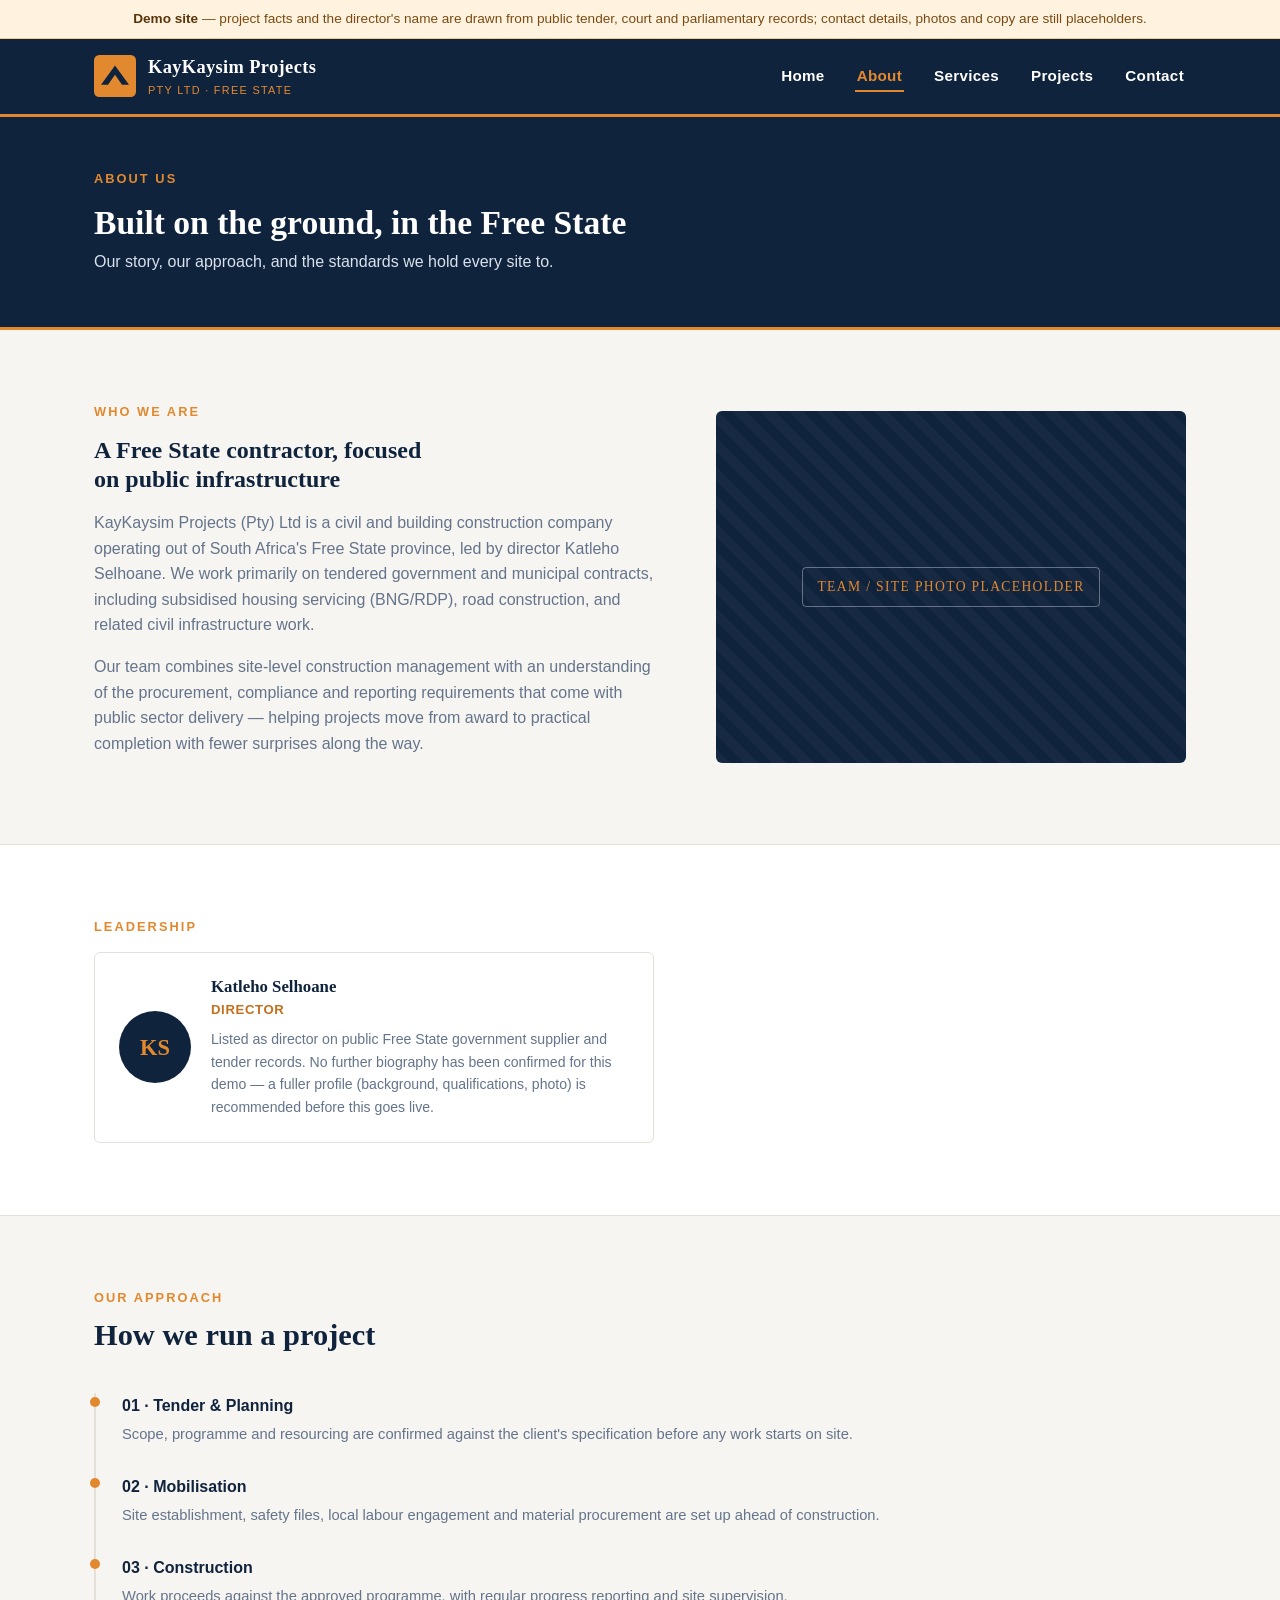
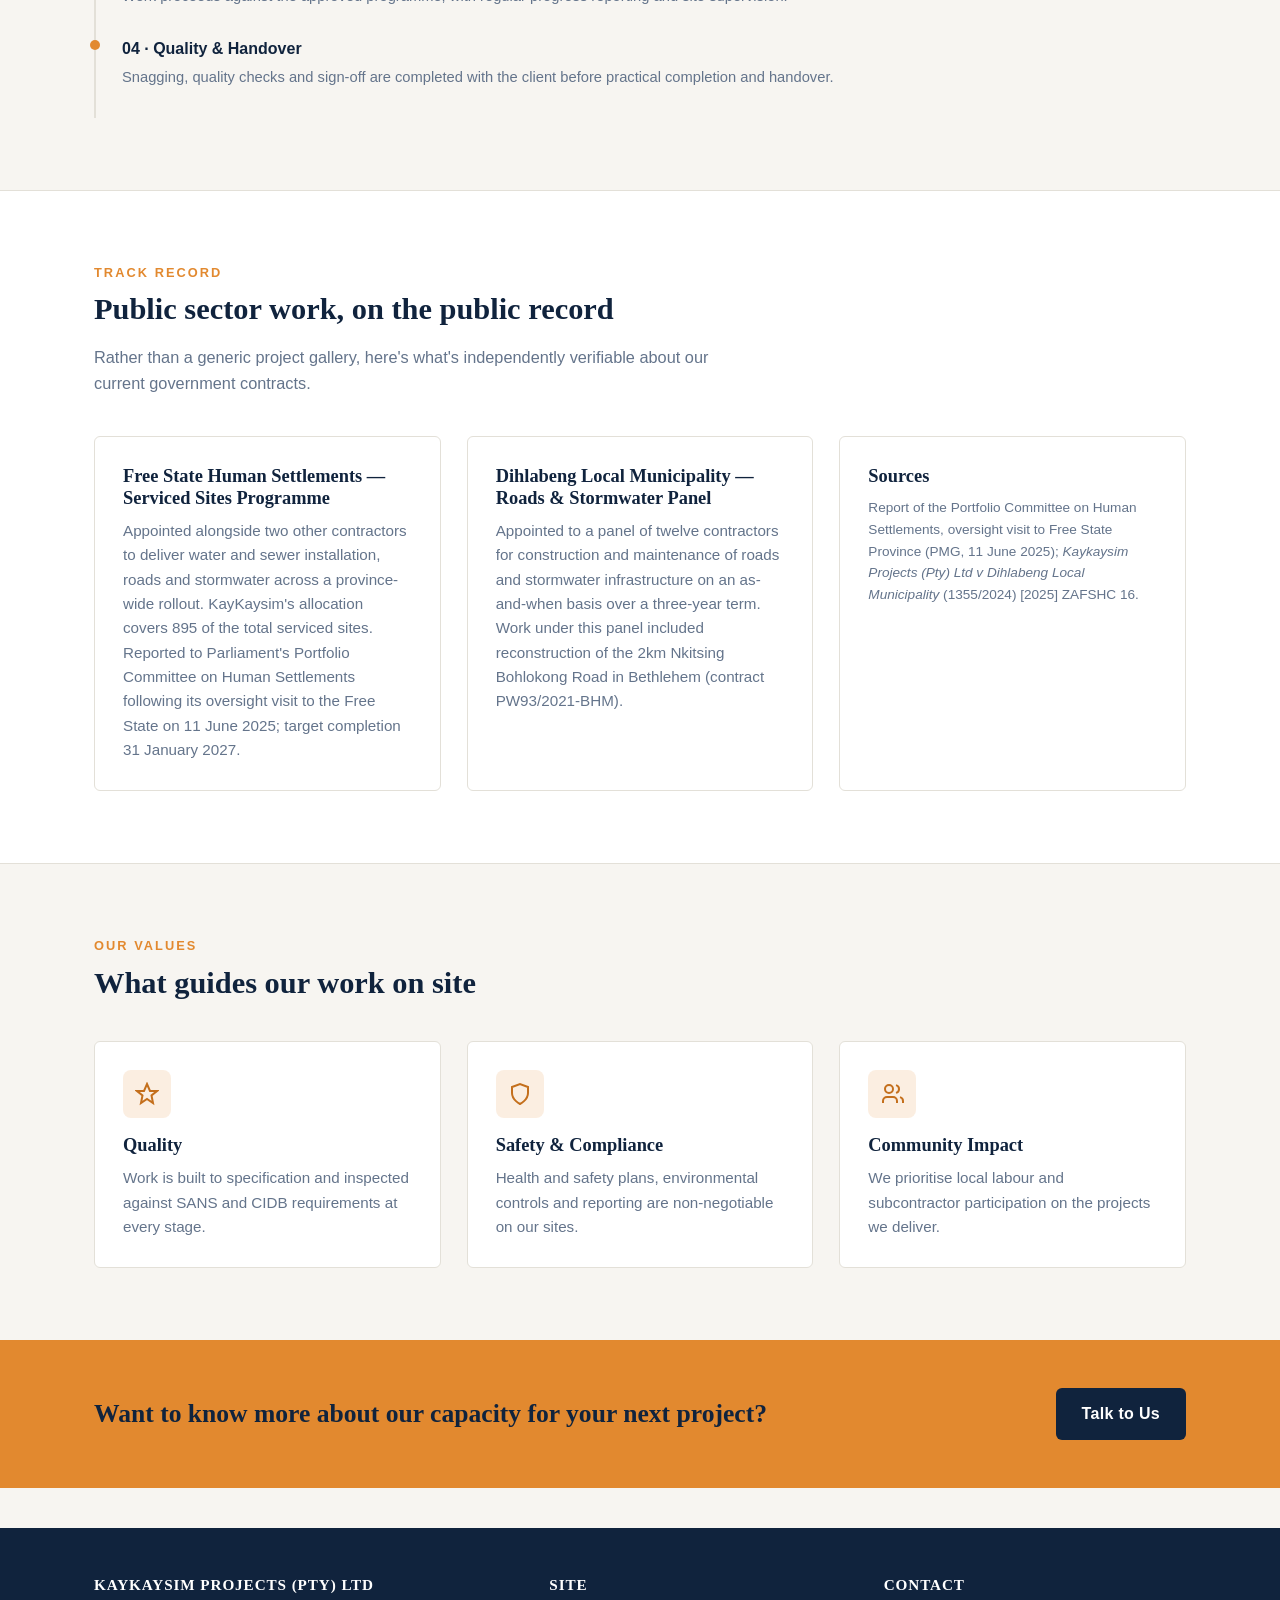
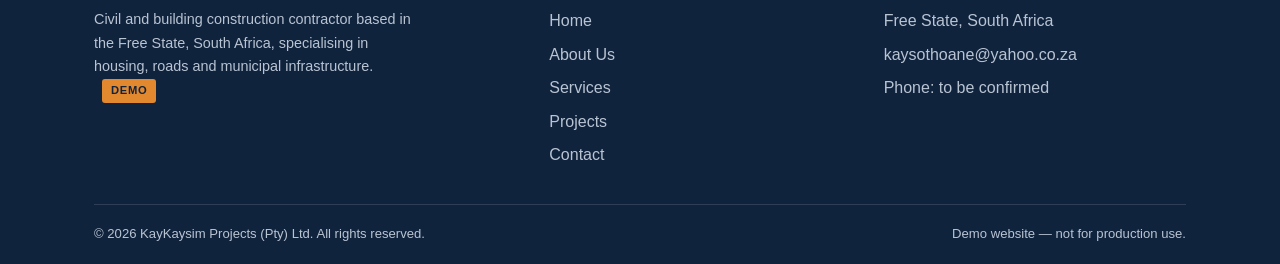
==== about.html @ f26dc11b "Publish KayKaysim Projects demo site with GitHub Pages deploy Static 5-page site mirrored from the p" ====
<!DOCTYPE html>
<html lang="en">
<head>
<meta charset="UTF-8">
<meta name="viewport" content="width=device-width, initial-scale=1.0">
<title>About Us | KayKaysim Projects (Pty) Ltd</title>
<meta name="description" content="Learn about KayKaysim Projects (Pty) Ltd, a Free State based civil and building construction contractor.">
<link rel="icon" type="image/svg+xml" href="data:image/svg+xml,<svg xmlns='http://www.w3.org/2000/svg' viewBox='0 0 48 48'><rect width='48' height='48' rx='8' fill='%23E2892F'/><path d='M8 34L24 12L40 34H32L24 22.5L16 34H8Z' fill='%2310233D'/></svg>">
<link rel="stylesheet" href="css/style.css">
</head>
<body>

<div class="demo-notice"><strong>Demo site</strong> — project facts and the director's name are drawn from public tender, court and parliamentary records; contact details, photos and copy are still placeholders.</div>

<header class="site-header">
  <div class="wrap">
    <a class="brand" href="index.html">
      <svg class="brand-mark" viewBox="0 0 48 48" fill="none" xmlns="http://www.w3.org/2000/svg">
        <rect width="48" height="48" rx="6" fill="#E2892F"/>
        <path d="M8 34L24 12L40 34H32L24 22.5L16 34H8Z" fill="#10233D"/>
      </svg>
      <span class="brand-text">
        <span class="name">KayKaysim Projects</span>
        <span class="tag">Pty Ltd &middot; Free State</span>
      </span>
    </a>
    <button class="nav-toggle" aria-label="Toggle navigation">&#9776;</button>
    <nav class="main-nav">
      <ul>
        <li><a href="index.html">Home</a></li>
        <li><a href="about.html" class="active">About</a></li>
        <li><a href="services.html">Services</a></li>
        <li><a href="projects.html">Projects</a></li>
        <li><a href="contact.html">Contact</a></li>
      </ul>
    </nav>
  </div>
</header>

<div class="page-header">
  <div class="wrap">
    <div class="eyebrow">About Us</div>
    <h1>Built on the ground, in the Free State</h1>
    <p>Our story, our approach, and the standards we hold every site to.</p>
  </div>
</div>

<section class="block">
  <div class="wrap grid-2">
    <div>
      <div class="eyebrow">Who We Are</div>
      <h2>A Free State contractor, focused on public infrastructure</h2>
      <p style="color:var(--steel);">KayKaysim Projects (Pty) Ltd is a civil and building construction company operating out of South Africa's Free State province, led by director Katleho Selhoane. We work primarily on tendered government and municipal contracts, including subsidised housing servicing (BNG/RDP), road construction, and related civil infrastructure work.</p>
      <p style="color:var(--steel);">Our team combines site-level construction management with an understanding of the procurement, compliance and reporting requirements that come with public sector delivery — helping projects move from award to practical completion with fewer surprises along the way.</p>
    </div>
    <div class="photo-block">
      <div class="pattern"></div>
      <span>Team / Site Photo Placeholder</span>
    </div>
  </div>
</section>

<section class="block alt">
  <div class="wrap">
    <div class="eyebrow">Leadership</div>
    <div class="leader-card" style="max-width:560px;">
      <div class="leader-avatar">KS</div>
      <div>
        <h3>Katleho Selhoane</h3>
        <span class="role">Director</span>
        <p>Listed as director on public Free State government supplier and tender records. No further biography has been confirmed for this demo &mdash; a fuller profile (background, qualifications, photo) is recommended before this goes live.</p>
      </div>
    </div>
  </div>
</section>

<section class="block">
  <div class="wrap">
    <div class="section-head">
      <div class="eyebrow">Our Approach</div>
      <h2>How we run a project</h2>
    </div>
    <ol class="timeline">
      <li><span class="yr">01 &middot; Tender &amp; Planning</span><p>Scope, programme and resourcing are confirmed against the client's specification before any work starts on site.</p></li>
      <li><span class="yr">02 &middot; Mobilisation</span><p>Site establishment, safety files, local labour engagement and material procurement are set up ahead of construction.</p></li>
      <li><span class="yr">03 &middot; Construction</span><p>Work proceeds against the approved programme, with regular progress reporting and site supervision.</p></li>
      <li><span class="yr">04 &middot; Quality &amp; Handover</span><p>Snagging, quality checks and sign-off are completed with the client before practical completion and handover.</p></li>
    </ol>
  </div>
</section>

<section class="block alt">
  <div class="wrap">
    <div class="section-head">
      <div class="eyebrow">Track Record</div>
      <h2>Public sector work, on the public record</h2>
      <p>Rather than a generic project gallery, here's what's independently verifiable about our current government contracts.</p>
    </div>
    <div class="grid-3">
      <div class="card">
        <h3>Free State Human Settlements &mdash; Serviced Sites Programme</h3>
        <p>Appointed alongside two other contractors to deliver water and sewer installation, roads and stormwater across a province-wide rollout. KayKaysim's allocation covers 895 of the total serviced sites. Reported to Parliament's Portfolio Committee on Human Settlements following its oversight visit to the Free State on 11 June 2025; target completion 31 January 2027.</p>
      </div>
      <div class="card">
        <h3>Dihlabeng Local Municipality &mdash; Roads &amp; Stormwater Panel</h3>
        <p>Appointed to a panel of twelve contractors for construction and maintenance of roads and stormwater infrastructure on an as-and-when basis over a three-year term. Work under this panel included reconstruction of the 2km Nkitsing Bohlokong Road in Bethlehem (contract PW93/2021-BHM).</p>
      </div>
      <div class="card">
        <h3>Sources</h3>
        <p style="font-size:0.85rem;">Report of the Portfolio Committee on Human Settlements, oversight visit to Free State Province (PMG, 11 June 2025); <em>Kaykaysim Projects (Pty) Ltd v Dihlabeng Local Municipality</em> (1355/2024) [2025] ZAFSHC 16.</p>
      </div>
    </div>
  </div>
</section>

<section class="block">
  <div class="wrap">
    <div class="section-head">
      <div class="eyebrow">Our Values</div>
      <h2>What guides our work on site</h2>
    </div>
    <div class="grid-3">
      <div class="card">
        <div class="icon-box">
          <svg viewBox="0 0 24 24" fill="none" stroke="currentColor" stroke-width="2"><path d="M12 2l3 7h7l-5.5 4.5L18 21l-6-4-6 4 1.5-7.5L2 9h7z"/></svg>
        </div>
        <h3>Quality</h3>
        <p>Work is built to specification and inspected against SANS and CIDB requirements at every stage.</p>
      </div>
      <div class="card">
        <div class="icon-box">
          <svg viewBox="0 0 24 24" fill="none" stroke="currentColor" stroke-width="2"><path d="M12 22s8-4 8-11V5l-8-3-8 3v6c0 7 8 11 8 11z"/></svg>
        </div>
        <h3>Safety &amp; Compliance</h3>
        <p>Health and safety plans, environmental controls and reporting are non-negotiable on our sites.</p>
      </div>
      <div class="card">
        <div class="icon-box">
          <svg viewBox="0 0 24 24" fill="none" stroke="currentColor" stroke-width="2"><path d="M17 21v-2a4 4 0 00-4-4H7a4 4 0 00-4 4v2M13 7a4 4 0 11-8 0 4 4 0 018 0zM23 21v-2a4 4 0 00-3-3.87M16 3.13a4 4 0 010 7.75"/></svg>
        </div>
        <h3>Community Impact</h3>
        <p>We prioritise local labour and subcontractor participation on the projects we deliver.</p>
      </div>
    </div>
  </div>
</section>

<section class="cta-band">
  <div class="wrap">
    <h2>Want to know more about our capacity for your next project?</h2>
    <a class="btn" href="contact.html">Talk to Us</a>
  </div>
</section>

<footer class="site-footer">
  <div class="wrap">
    <div class="footer-grid">
      <div>
        <h4>KayKaysim Projects (Pty) Ltd</h4>
        <p style="max-width:320px; font-size:0.9rem;">Civil and building construction contractor based in the Free State, South Africa, specialising in housing, roads and municipal infrastructure. <span class="demo-badge">Demo</span></p>
      </div>
      <div>
        <h4>Site</h4>
        <ul>
          <li><a href="index.html">Home</a></li>
          <li><a href="about.html">About Us</a></li>
          <li><a href="services.html">Services</a></li>
          <li><a href="projects.html">Projects</a></li>
          <li><a href="contact.html">Contact</a></li>
        </ul>
      </div>
      <div>
        <h4>Contact</h4>
        <ul>
          <li>Free State, South Africa</li>
          <li>kaysothoane@yahoo.co.za</li>
          <li>Phone: to be confirmed</li>
        </ul>
      </div>
    </div>
    <div class="footer-bottom">
      <span>&copy; 2026 KayKaysim Projects (Pty) Ltd. All rights reserved.</span>
      <span>Demo website — not for production use.</span>
    </div>
  </div>
</footer>

<script src="js/script.js"></script>
</body>
</html>
---- css/style.css ----
/* KayKaysim Projects (Pty) Ltd — demo site styles */

:root {
  --navy: #10233d;
  --navy-light: #16324f;
  --amber: #e2892f;
  --amber-dark: #c46f1c;
  --steel: #64748b;
  --ink: #1a2230;
  --paper: #f7f5f1;
  --white: #ffffff;
  --border: #e3e0d8;
  --max: 1140px;
  --radius: 6px;
  font-size: 16px;
}

* { box-sizing: border-box; }

html, body {
  margin: 0;
  padding: 0;
}

body {
  font-family: "Segoe UI", Roboto, Helvetica, Arial, sans-serif;
  color: var(--ink);
  background: var(--paper);
  line-height: 1.6;
}

h1, h2, h3, h4 {
  font-family: Georgia, "Times New Roman", serif;
  color: var(--navy);
  line-height: 1.2;
  margin: 0 0 0.5em;
}
h1, h2 { text-wrap: balance; }

a:focus-visible,
button:focus-visible,
input:focus-visible,
textarea:focus-visible {
  outline: 2px solid var(--amber);
  outline-offset: 2px;
}

a {
  color: var(--amber-dark);
  text-decoration: none;
}
a:hover { text-decoration: underline; }

img { max-width: 100%; display: block; }

.wrap {
  max-width: var(--max);
  margin: 0 auto;
  padding: 0 24px;
}

/* Header */
.site-header {
  background: var(--navy);
  color: var(--white);
  position: sticky;
  top: 0;
  z-index: 50;
  border-bottom: 3px solid var(--amber);
}

.site-header .wrap {
  display: flex;
  align-items: center;
  justify-content: space-between;
  padding-top: 14px;
  padding-bottom: 14px;
}

.brand {
  display: flex;
  align-items: center;
  gap: 12px;
  color: var(--white);
}

.brand:hover { text-decoration: none; }

.brand-mark {
  width: 42px;
  height: 42px;
  flex-shrink: 0;
}

.brand-text .name {
  font-family: Georgia, serif;
  font-weight: 700;
  font-size: 1.15rem;
  letter-spacing: 0.02em;
  display: block;
}

.brand-text .tag {
  font-size: 0.68rem;
  letter-spacing: 0.12em;
  text-transform: uppercase;
  color: var(--amber);
  display: block;
}

nav.main-nav ul {
  list-style: none;
  display: flex;
  gap: 28px;
  margin: 0;
  padding: 0;
}

nav.main-nav a {
  color: var(--white);
  font-size: 0.95rem;
  font-weight: 600;
  letter-spacing: 0.02em;
  padding: 6px 2px;
  border-bottom: 2px solid transparent;
}

nav.main-nav a:hover,
nav.main-nav a.active {
  color: var(--amber);
  text-decoration: none;
  border-bottom-color: var(--amber);
}

.nav-toggle {
  display: none;
  background: none;
  border: 1px solid rgba(255,255,255,0.4);
  border-radius: var(--radius);
  color: var(--white);
  padding: 8px 10px;
  font-size: 1rem;
}

/* Hero */
.hero {
  background: linear-gradient(135deg, var(--navy) 0%, var(--navy-light) 60%, #1c3a5e 100%);
  color: var(--white);
  padding: 84px 0 96px;
  position: relative;
  overflow: hidden;
}

.hero::after {
  content: "";
  position: absolute;
  right: -60px;
  bottom: -80px;
  width: 340px;
  height: 340px;
  background: var(--amber);
  opacity: 0.12;
  border-radius: 50%;
}

.hero .wrap { position: relative; z-index: 1; }

.eyebrow {
  color: var(--amber);
  text-transform: uppercase;
  letter-spacing: 0.16em;
  font-size: 0.8rem;
  font-weight: 700;
  margin-bottom: 14px;
}

.hero h1 {
  color: var(--white);
  font-size: 2.6rem;
  max-width: 720px;
  margin-bottom: 18px;
}

.hero p.lede {
  max-width: 620px;
  font-size: 1.1rem;
  color: #d9e1ec;
  margin-bottom: 30px;
}

.btn {
  display: inline-block;
  background: var(--amber);
  color: var(--navy);
  font-weight: 700;
  padding: 13px 26px;
  border-radius: var(--radius);
  letter-spacing: 0.02em;
}
.btn:hover { background: var(--amber-dark); color: var(--white); text-decoration: none; }

.btn-outline {
  display: inline-block;
  border: 2px solid rgba(255,255,255,0.6);
  color: var(--white);
  font-weight: 700;
  padding: 11px 24px;
  border-radius: var(--radius);
  margin-left: 14px;
}
.btn-outline:hover { border-color: var(--amber); color: var(--amber); text-decoration: none; }

.hero-actions { display: flex; align-items: center; flex-wrap: wrap; gap: 8px; }

/* Stats strip */
.stats {
  background: var(--white);
  border-bottom: 1px solid var(--border);
}
.stats .wrap {
  display: grid;
  grid-template-columns: repeat(4, 1fr);
  gap: 20px;
  padding-top: 34px;
  padding-bottom: 34px;
  text-align: center;
}
.stat .num {
  font-family: Georgia, serif;
  font-size: 2rem;
  font-weight: 700;
  color: var(--amber-dark);
}
.stat .label {
  font-size: 0.85rem;
  color: var(--steel);
  text-transform: uppercase;
  letter-spacing: 0.06em;
}

/* Sections */
section.block {
  padding: 72px 0;
}
section.block.alt {
  background: var(--white);
  border-top: 1px solid var(--border);
  border-bottom: 1px solid var(--border);
}

.section-head {
  max-width: 640px;
  margin-bottom: 40px;
}
.section-head .eyebrow { margin-bottom: 8px; }
.section-head h2 { font-size: 1.9rem; }
.section-head p { color: var(--steel); font-size: 1.02rem; }

.grid-3 {
  display: grid;
  grid-template-columns: repeat(3, 1fr);
  gap: 26px;
}
.grid-2 {
  display: grid;
  grid-template-columns: 1.1fr 0.9fr;
  gap: 48px;
  align-items: center;
}
.grid-pair {
  display: grid;
  grid-template-columns: 1fr 1fr;
  gap: 26px;
}

.card {
  background: var(--white);
  border: 1px solid var(--border);
  border-radius: var(--radius);
  padding: 28px;
  transition: box-shadow 0.15s ease, transform 0.15s ease;
}
.card:hover {
  box-shadow: 0 10px 24px rgba(16,35,61,0.08);
  transform: translateY(-2px);
}

.icon-box {
  width: 48px;
  height: 48px;
  border-radius: 8px;
  background: rgba(226,137,47,0.14);
  color: var(--amber-dark);
  display: flex;
  align-items: center;
  justify-content: center;
  margin-bottom: 16px;
}
.icon-box svg { width: 24px; height: 24px; }

.card h3 { font-size: 1.15rem; margin-bottom: 10px; }
.card p { color: var(--steel); font-size: 0.95rem; margin: 0; }

.pillars {
  list-style: none;
  margin: 0;
  padding: 0;
}
.pillars li {
  display: flex;
  gap: 12px;
  margin-bottom: 16px;
  align-items: flex-start;
}
.pillars .tick {
  width: 22px;
  height: 22px;
  flex-shrink: 0;
  border-radius: 50%;
  background: var(--amber);
  color: var(--navy);
  font-weight: 700;
  font-size: 0.8rem;
  display: flex;
  align-items: center;
  justify-content: center;
  margin-top: 2px;
}

.photo-block {
  background: var(--navy);
  border-radius: var(--radius);
  aspect-ratio: 4/3;
  display: flex;
  align-items: center;
  justify-content: center;
  color: var(--amber);
  position: relative;
  overflow: hidden;
}
.photo-block .pattern {
  position: absolute;
  inset: 0;
  opacity: 0.5;
  background-image: repeating-linear-gradient(45deg, rgba(255,255,255,0.06) 0 10px, transparent 10px 20px);
}
.photo-block span {
  position: relative;
  z-index: 1;
  font-family: Georgia, serif;
  font-size: 0.85rem;
  letter-spacing: 0.1em;
  text-transform: uppercase;
  border: 1px solid rgba(255,255,255,0.35);
  padding: 8px 14px;
  border-radius: 4px;
}

/* Projects */
.project-card {
  border: 1px solid var(--border);
  border-radius: var(--radius);
  overflow: hidden;
  background: var(--white);
}
.project-thumb {
  aspect-ratio: 16/10;
  background: linear-gradient(135deg, var(--navy) 0%, #274a72 100%);
  display: flex;
  align-items: center;
  justify-content: center;
  color: rgba(255,255,255,0.55);
  font-size: 0.75rem;
  letter-spacing: 0.1em;
  text-transform: uppercase;
}
.project-body { padding: 20px; }
.project-tag {
  display: inline-block;
  font-size: 0.72rem;
  text-transform: uppercase;
  letter-spacing: 0.08em;
  color: var(--amber-dark);
  background: rgba(226,137,47,0.12);
  padding: 4px 10px;
  border-radius: 3px;
  margin-bottom: 10px;
  font-weight: 700;
}
.project-body h3 { font-size: 1.05rem; margin-bottom: 6px; }
.project-body p { color: var(--steel); font-size: 0.9rem; margin: 0 0 10px; }
.project-meta {
  display: flex;
  justify-content: space-between;
  font-size: 0.82rem;
  color: var(--steel);
  border-top: 1px dashed var(--border);
  padding-top: 10px;
}

/* Timeline (about) */
.timeline {
  list-style: none;
  margin: 0;
  padding: 0;
  border-left: 2px solid var(--border);
}
.timeline li {
  position: relative;
  padding: 0 0 28px 26px;
}
.timeline li::before {
  content: "";
  position: absolute;
  left: -6px;
  top: 4px;
  width: 10px;
  height: 10px;
  border-radius: 50%;
  background: var(--amber);
}
.timeline .yr {
  font-weight: 700;
  color: var(--navy);
  display: block;
  margin-bottom: 4px;
}
.timeline p { color: var(--steel); margin: 0; font-size: 0.92rem; }

/* CTA band */
.cta-band {
  background: var(--amber);
  color: var(--navy);
  padding: 48px 0;
}
.cta-band .wrap {
  display: flex;
  align-items: center;
  justify-content: space-between;
  gap: 24px;
  flex-wrap: wrap;
}
.cta-band h2 { color: var(--navy); font-size: 1.6rem; margin: 0; }
.cta-band .btn {
  background: var(--navy);
  color: var(--white);
}
.cta-band .btn:hover { background: #0b1a2e; }

/* Contact */
.contact-grid {
  display: grid;
  grid-template-columns: 1fr 1fr;
  gap: 48px;
}
.contact-list {
  list-style: none;
  margin: 0 0 28px;
  padding: 0;
}
.contact-list li {
  display: flex;
  gap: 14px;
  padding: 16px 0;
  border-bottom: 1px solid var(--border);
}
.contact-list .icon-box { margin: 0; flex-shrink: 0; width: 40px; height: 40px; }
.contact-list strong { display: block; color: var(--navy); font-size: 0.85rem; text-transform: uppercase; letter-spacing: 0.04em; }
.contact-list span, .contact-list a { color: var(--steel); font-size: 0.95rem; }

form.demo-form { display: flex; flex-direction: column; gap: 14px; }
form.demo-form label {
  font-size: 0.82rem;
  font-weight: 700;
  color: var(--navy);
  text-transform: uppercase;
  letter-spacing: 0.04em;
  margin-bottom: 4px;
  display: block;
}
form.demo-form input,
form.demo-form textarea {
  width: 100%;
  padding: 11px 12px;
  border: 1px solid var(--border);
  border-radius: var(--radius);
  font-family: inherit;
  font-size: 0.95rem;
  background: var(--white);
}
form.demo-form input:focus,
form.demo-form textarea:focus {
  outline: 2px solid var(--amber);
  outline-offset: 1px;
}
.form-note {
  font-size: 0.82rem;
  color: var(--steel);
  background: rgba(226,137,47,0.1);
  border: 1px solid rgba(226,137,47,0.35);
  border-radius: var(--radius);
  padding: 10px 14px;
  margin-bottom: 18px;
}

.map-frame {
  border-radius: var(--radius);
  border: 1px solid var(--border);
  aspect-ratio: 16/10;
  background: repeating-linear-gradient(0deg, #e9e5da 0 1px, transparent 1px 24px),
              repeating-linear-gradient(90deg, #e9e5da 0 1px, transparent 1px 24px),
              var(--paper);
  display: flex;
  align-items: center;
  justify-content: center;
  color: var(--steel);
  font-size: 0.85rem;
  text-align: center;
  padding: 20px;
}

/* Footer */
footer.site-footer {
  background: var(--navy);
  color: #b9c4d3;
  padding: 48px 0 20px;
  margin-top: 40px;
}
.footer-grid {
  display: grid;
  grid-template-columns: 1.4fr 1fr 1fr;
  gap: 32px;
  padding-bottom: 28px;
  border-bottom: 1px solid rgba(255,255,255,0.12);
}
footer.site-footer h4 {
  color: var(--white);
  font-size: 0.95rem;
  text-transform: uppercase;
  letter-spacing: 0.06em;
  margin-bottom: 14px;
}
footer.site-footer ul { list-style: none; margin: 0; padding: 0; }
footer.site-footer li { margin-bottom: 8px; }
footer.site-footer a { color: #b9c4d3; }
footer.site-footer a:hover { color: var(--amber); }
.footer-bottom {
  padding-top: 18px;
  display: flex;
  justify-content: space-between;
  flex-wrap: wrap;
  gap: 10px;
  font-size: 0.82rem;
}
.demo-badge {
  display: inline-block;
  background: var(--amber);
  color: var(--navy);
  font-weight: 700;
  font-size: 0.7rem;
  letter-spacing: 0.06em;
  text-transform: uppercase;
  padding: 3px 9px;
  border-radius: 3px;
  margin-left: 8px;
}

/* Trust bar */
.trust-bar {
  background: var(--navy-light);
  border-top: 1px solid rgba(255,255,255,0.08);
}
.trust-bar .wrap {
  display: flex;
  align-items: center;
  flex-wrap: wrap;
  gap: 14px;
  padding: 20px 24px;
}
.trust-bar .trust-label {
  color: rgba(255,255,255,0.55);
  font-size: 0.72rem;
  text-transform: uppercase;
  letter-spacing: 0.1em;
  font-weight: 700;
  margin-right: 4px;
}
.badge-chip {
  display: inline-flex;
  align-items: center;
  gap: 7px;
  background: rgba(255,255,255,0.06);
  border: 1px solid rgba(255,255,255,0.16);
  color: #e7ecf3;
  font-size: 0.82rem;
  font-weight: 600;
  padding: 7px 14px 7px 10px;
  border-radius: 999px;
}
.badge-chip .dot {
  width: 7px;
  height: 7px;
  border-radius: 50%;
  background: var(--amber);
  flex-shrink: 0;
}

/* Divisions */
.division {
  border-top: 3px solid var(--amber);
  background: var(--white);
  border-radius: var(--radius);
  padding: 30px 30px 8px;
  margin-bottom: 32px;
  border-left: 1px solid var(--border);
  border-right: 1px solid var(--border);
  border-bottom: 1px solid var(--border);
}
.division-head {
  display: flex;
  align-items: baseline;
  justify-content: space-between;
  flex-wrap: wrap;
  gap: 10px;
  margin-bottom: 22px;
  padding-bottom: 18px;
  border-bottom: 1px solid var(--border);
}
.division-head h3 {
  font-size: 1.3rem;
  margin: 0;
}
.division-head .division-index {
  font-family: Georgia, serif;
  color: var(--amber-dark);
  font-weight: 700;
  font-size: 0.85rem;
  letter-spacing: 0.08em;
  text-transform: uppercase;
}
.division .grid-3 { margin-bottom: 22px; }
.division .card {
  border: none;
  padding: 0;
}
.division .card:hover { box-shadow: none; transform: none; }
.division .card h3 { font-size: 1.02rem; }
.division .card p { font-size: 0.9rem; }

/* Leadership */
.leader-card {
  display: flex;
  gap: 20px;
  align-items: center;
  background: var(--white);
  border: 1px solid var(--border);
  border-radius: var(--radius);
  padding: 24px;
}
.leader-avatar {
  width: 72px;
  height: 72px;
  border-radius: 50%;
  background: var(--navy);
  color: var(--amber);
  flex-shrink: 0;
  display: flex;
  align-items: center;
  justify-content: center;
  font-family: Georgia, serif;
  font-weight: 700;
  font-size: 1.4rem;
}
.leader-card h3 { font-size: 1.05rem; margin-bottom: 2px; }
.leader-card .role {
  color: var(--amber-dark);
  font-size: 0.82rem;
  font-weight: 700;
  text-transform: uppercase;
  letter-spacing: 0.05em;
  margin-bottom: 8px;
  display: block;
}
.leader-card p { color: var(--steel); font-size: 0.88rem; margin: 0; }

.mission-line {
  border-left: 3px solid var(--amber);
  padding-left: 18px;
  font-family: Georgia, serif;
  font-style: italic;
  font-size: 1.08rem;
  color: #d9e1ec;
  max-width: 620px;
  margin: 22px 0 0;
}

/* Page header (non-home pages) */
.page-header {
  background: var(--navy);
  color: var(--white);
  padding: 52px 0;
  border-bottom: 3px solid var(--amber);
}
.page-header .eyebrow { color: var(--amber); }
.page-header h1 { color: var(--white); font-size: 2.1rem; margin-bottom: 6px; }
.page-header p { color: #d9e1ec; margin: 0; max-width: 620px; }

/* Demo notice */
.demo-notice {
  background: #fff3e0;
  border-bottom: 1px solid #f0c98a;
  color: #7a4a12;
  font-size: 0.85rem;
  text-align: center;
  padding: 8px 16px;
}
.demo-notice strong { color: #5a350a; }

@media (max-width: 900px) {
  .grid-3 { grid-template-columns: 1fr; }
  .grid-2 { grid-template-columns: 1fr; }
  .grid-pair { grid-template-columns: 1fr; }
  .contact-grid { grid-template-columns: 1fr; }
  .footer-grid { grid-template-columns: 1fr; }
  .stats .wrap { grid-template-columns: repeat(2, 1fr); }
  .leader-card { flex-direction: column; text-align: center; }
  .division { padding: 22px 18px 6px; }
}

@media (max-width: 720px) {
  nav.main-nav { display: none; }
  nav.main-nav.open {
    display: block;
    position: absolute;
    top: 100%;
    left: 0;
    right: 0;
    background: var(--navy-light);
    padding: 12px 24px 20px;
  }
  nav.main-nav.open ul { flex-direction: column; gap: 14px; }
  .nav-toggle { display: inline-block; }
  .hero h1 { font-size: 1.9rem; }
  .cta-band .wrap { flex-direction: column; text-align: center; }
}
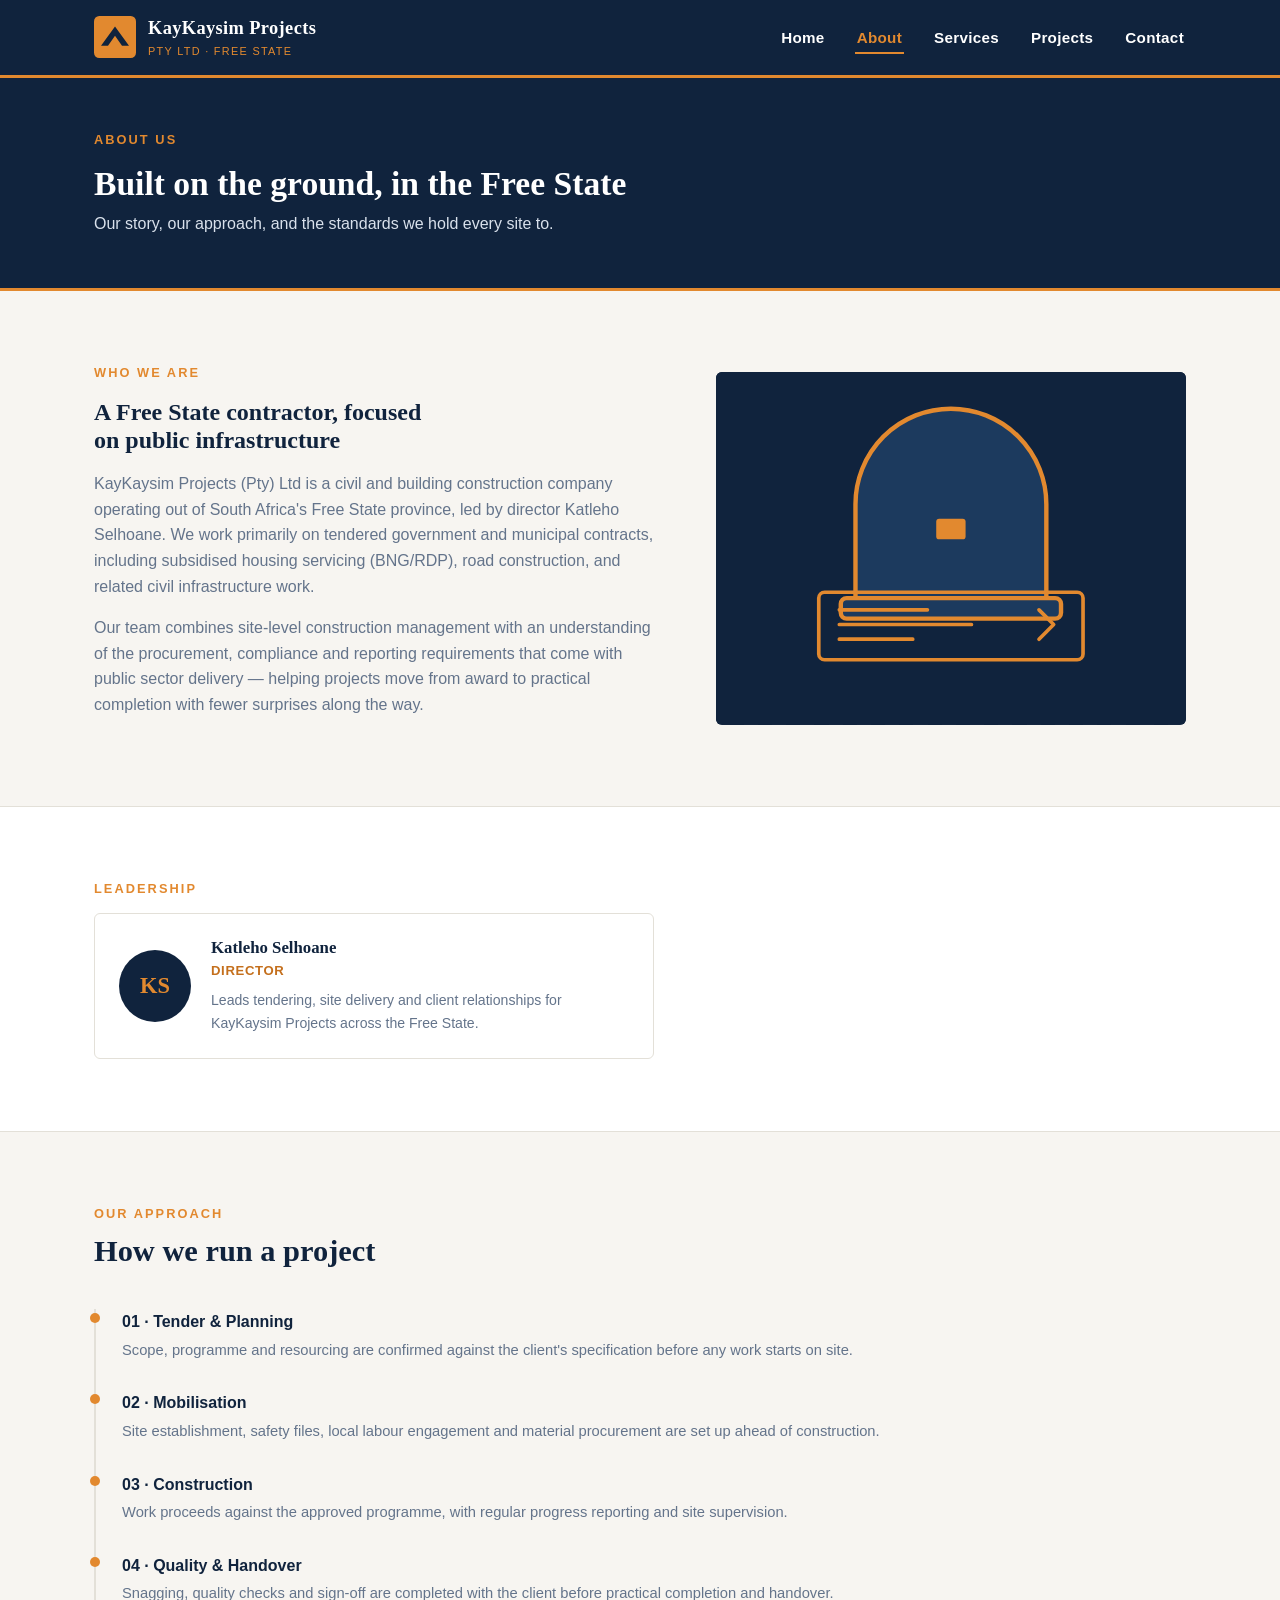
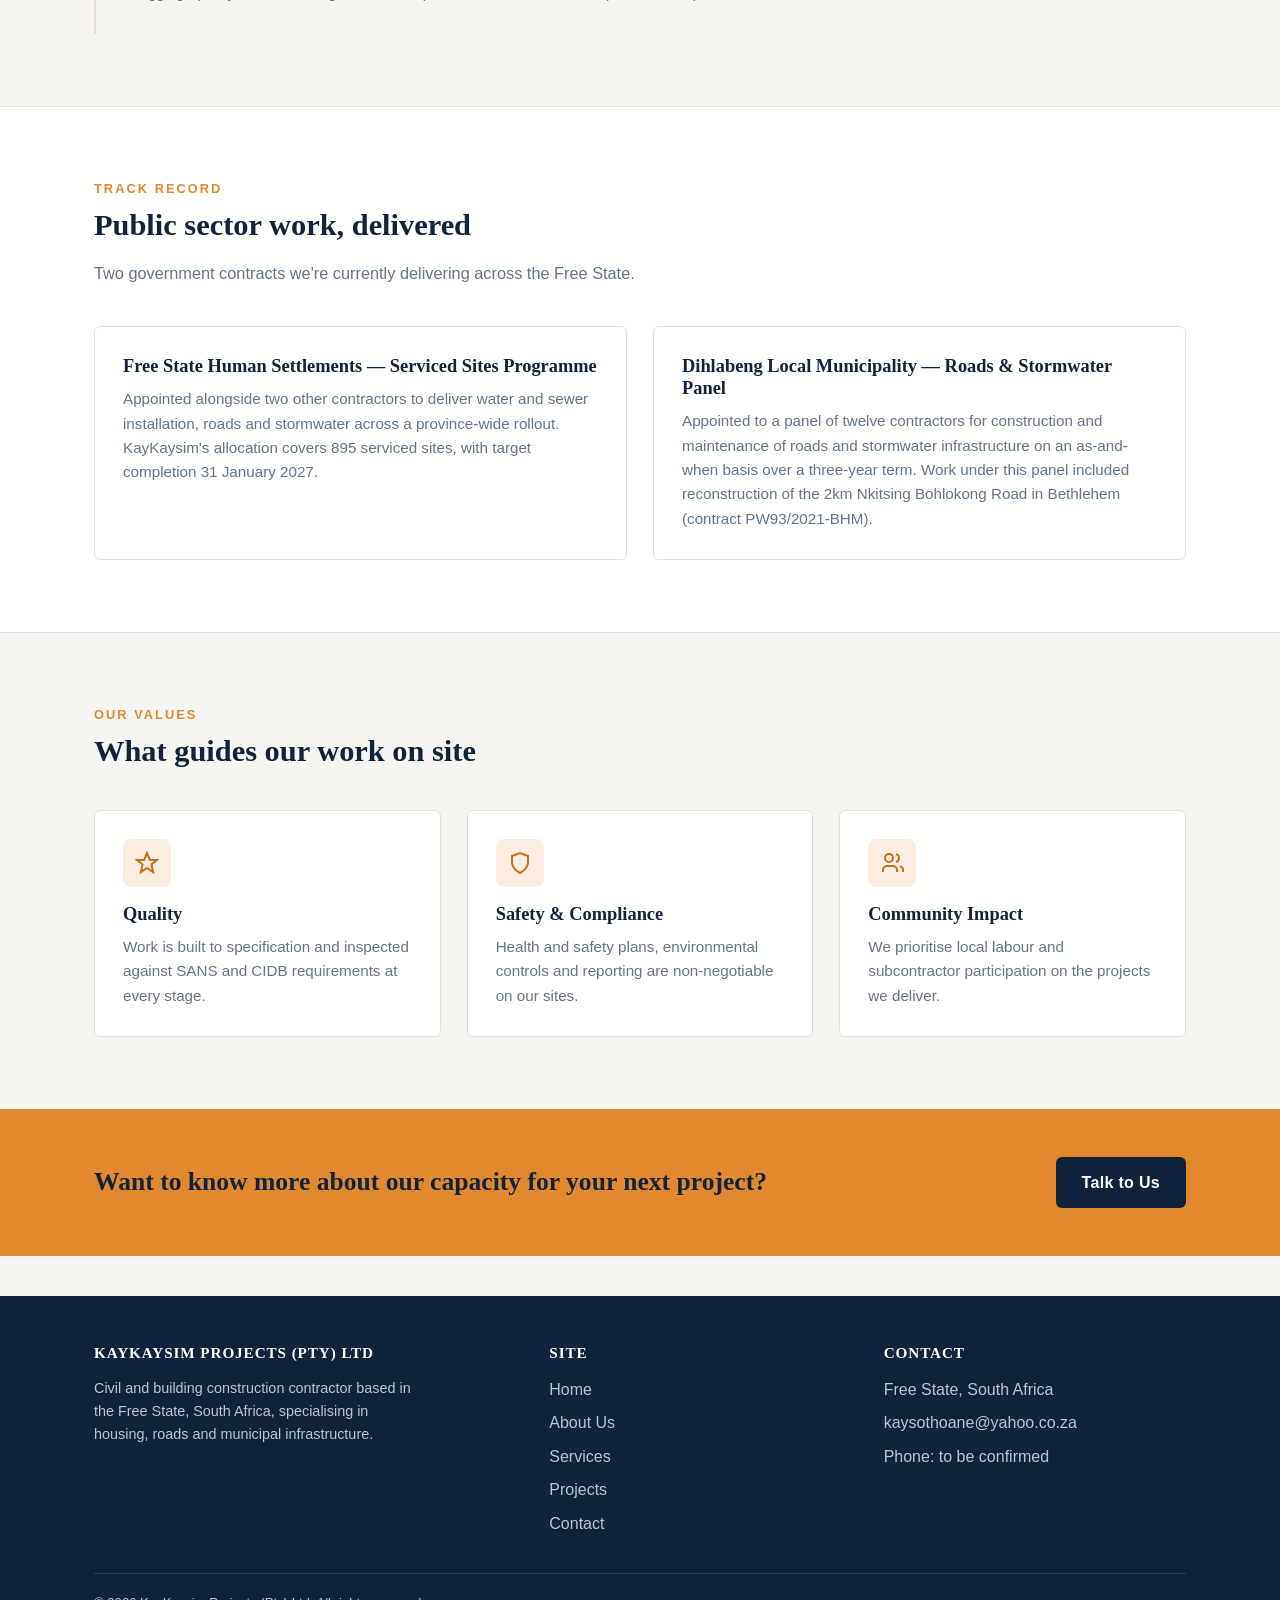
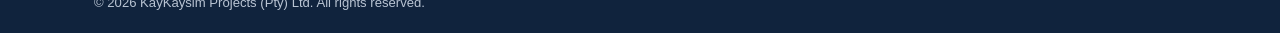
==== commit 6ff9eab6: "Remove reviewer-facing commentary, add custom illustrations Mirrors the private source repo: strips " ====
--- a/about.html
+++ b/about.html
@@ -9,8 +9,6 @@
 <link rel="stylesheet" href="css/style.css">
 </head>
 <body>
-
-<div class="demo-notice"><strong>Demo site</strong> — project facts and the director's name are drawn from public tender, court and parliamentary records; contact details, photos and copy are still placeholders.</div>
 
 <header class="site-header">
   <div class="wrap">
@@ -55,7 +53,19 @@
     </div>
     <div class="photo-block">
       <div class="pattern"></div>
-      <span>Team / Site Photo Placeholder</span>
+      <svg viewBox="0 0 320 240" fill="none" xmlns="http://www.w3.org/2000/svg">
+        <rect width="320" height="240" fill="#10233d"/>
+        <g transform="translate(95,60)">
+          <path d="M0 100V30a65 65 0 01130 0v70z" fill="#1c3a5e" stroke="#e2892f" stroke-width="3"/>
+          <rect x="-10" y="94" width="150" height="14" rx="4" fill="#1c3a5e" stroke="#e2892f" stroke-width="3"/>
+          <rect x="55" y="40" width="20" height="14" rx="2" fill="#e2892f"/>
+        </g>
+        <g transform="translate(70,150)" stroke="#e2892f" stroke-width="2.5" stroke-linecap="round" stroke-linejoin="round" fill="none">
+          <rect x="0" y="0" width="180" height="46" rx="4"/>
+          <path d="M14 12h60M14 22h90M14 32h50"/>
+          <path d="M150 12l10 10-10 10" />
+        </g>
+      </svg>
     </div>
   </div>
 </section>
@@ -68,7 +78,7 @@
       <div>
         <h3>Katleho Selhoane</h3>
         <span class="role">Director</span>
-        <p>Listed as director on public Free State government supplier and tender records. No further biography has been confirmed for this demo &mdash; a fuller profile (background, qualifications, photo) is recommended before this goes live.</p>
+        <p>Leads tendering, site delivery and client relationships for KayKaysim Projects across the Free State.</p>
       </div>
     </div>
   </div>
@@ -93,21 +103,17 @@
   <div class="wrap">
     <div class="section-head">
       <div class="eyebrow">Track Record</div>
-      <h2>Public sector work, on the public record</h2>
-      <p>Rather than a generic project gallery, here's what's independently verifiable about our current government contracts.</p>
+      <h2>Public sector work, delivered</h2>
+      <p>Two government contracts we're currently delivering across the Free State.</p>
     </div>
-    <div class="grid-3">
+    <div class="grid-pair">
       <div class="card">
         <h3>Free State Human Settlements &mdash; Serviced Sites Programme</h3>
-        <p>Appointed alongside two other contractors to deliver water and sewer installation, roads and stormwater across a province-wide rollout. KayKaysim's allocation covers 895 of the total serviced sites. Reported to Parliament's Portfolio Committee on Human Settlements following its oversight visit to the Free State on 11 June 2025; target completion 31 January 2027.</p>
+        <p>Appointed alongside two other contractors to deliver water and sewer installation, roads and stormwater across a province-wide rollout. KayKaysim's allocation covers 895 serviced sites, with target completion 31 January 2027.</p>
       </div>
       <div class="card">
         <h3>Dihlabeng Local Municipality &mdash; Roads &amp; Stormwater Panel</h3>
         <p>Appointed to a panel of twelve contractors for construction and maintenance of roads and stormwater infrastructure on an as-and-when basis over a three-year term. Work under this panel included reconstruction of the 2km Nkitsing Bohlokong Road in Bethlehem (contract PW93/2021-BHM).</p>
-      </div>
-      <div class="card">
-        <h3>Sources</h3>
-        <p style="font-size:0.85rem;">Report of the Portfolio Committee on Human Settlements, oversight visit to Free State Province (PMG, 11 June 2025); <em>Kaykaysim Projects (Pty) Ltd v Dihlabeng Local Municipality</em> (1355/2024) [2025] ZAFSHC 16.</p>
       </div>
     </div>
   </div>
@@ -157,7 +163,7 @@
     <div class="footer-grid">
       <div>
         <h4>KayKaysim Projects (Pty) Ltd</h4>
-        <p style="max-width:320px; font-size:0.9rem;">Civil and building construction contractor based in the Free State, South Africa, specialising in housing, roads and municipal infrastructure. <span class="demo-badge">Demo</span></p>
+        <p style="max-width:320px; font-size:0.9rem;">Civil and building construction contractor based in the Free State, South Africa, specialising in housing, roads and municipal infrastructure.</p>
       </div>
       <div>
         <h4>Site</h4>
@@ -180,7 +186,6 @@
     </div>
     <div class="footer-bottom">
       <span>&copy; 2026 KayKaysim Projects (Pty) Ltd. All rights reserved.</span>
-      <span>Demo website — not for production use.</span>
     </div>
   </div>
 </footer>
--- a/css/style.css
+++ b/css/style.css
@@ -331,10 +331,6 @@
   background: var(--navy);
   border-radius: var(--radius);
   aspect-ratio: 4/3;
-  display: flex;
-  align-items: center;
-  justify-content: center;
-  color: var(--amber);
   position: relative;
   overflow: hidden;
 }
@@ -344,16 +340,12 @@
   opacity: 0.5;
   background-image: repeating-linear-gradient(45deg, rgba(255,255,255,0.06) 0 10px, transparent 10px 20px);
 }
-.photo-block span {
+.photo-block svg {
   position: relative;
   z-index: 1;
-  font-family: Georgia, serif;
-  font-size: 0.85rem;
-  letter-spacing: 0.1em;
-  text-transform: uppercase;
-  border: 1px solid rgba(255,255,255,0.35);
-  padding: 8px 14px;
-  border-radius: 4px;
+  width: 100%;
+  height: 100%;
+  display: block;
 }
 
 /* Projects */
@@ -365,14 +357,14 @@
 }
 .project-thumb {
   aspect-ratio: 16/10;
-  background: linear-gradient(135deg, var(--navy) 0%, #274a72 100%);
-  display: flex;
-  align-items: center;
-  justify-content: center;
-  color: rgba(255,255,255,0.55);
-  font-size: 0.75rem;
-  letter-spacing: 0.1em;
-  text-transform: uppercase;
+  background: var(--navy);
+  display: block;
+  overflow: hidden;
+}
+.project-thumb svg {
+  width: 100%;
+  height: 100%;
+  display: block;
 }
 .project-body { padding: 20px; }
 .project-tag {
@@ -552,19 +544,6 @@
   gap: 10px;
   font-size: 0.82rem;
 }
-.demo-badge {
-  display: inline-block;
-  background: var(--amber);
-  color: var(--navy);
-  font-weight: 700;
-  font-size: 0.7rem;
-  letter-spacing: 0.06em;
-  text-transform: uppercase;
-  padding: 3px 9px;
-  border-radius: 3px;
-  margin-left: 8px;
-}
-
 /* Trust bar */
 .trust-bar {
   background: var(--navy-light);
@@ -706,16 +685,6 @@
 .page-header p { color: #d9e1ec; margin: 0; max-width: 620px; }
 
 /* Demo notice */
-.demo-notice {
-  background: #fff3e0;
-  border-bottom: 1px solid #f0c98a;
-  color: #7a4a12;
-  font-size: 0.85rem;
-  text-align: center;
-  padding: 8px 16px;
-}
-.demo-notice strong { color: #5a350a; }
-
 @media (max-width: 900px) {
   .grid-3 { grid-template-columns: 1fr; }
   .grid-2 { grid-template-columns: 1fr; }
